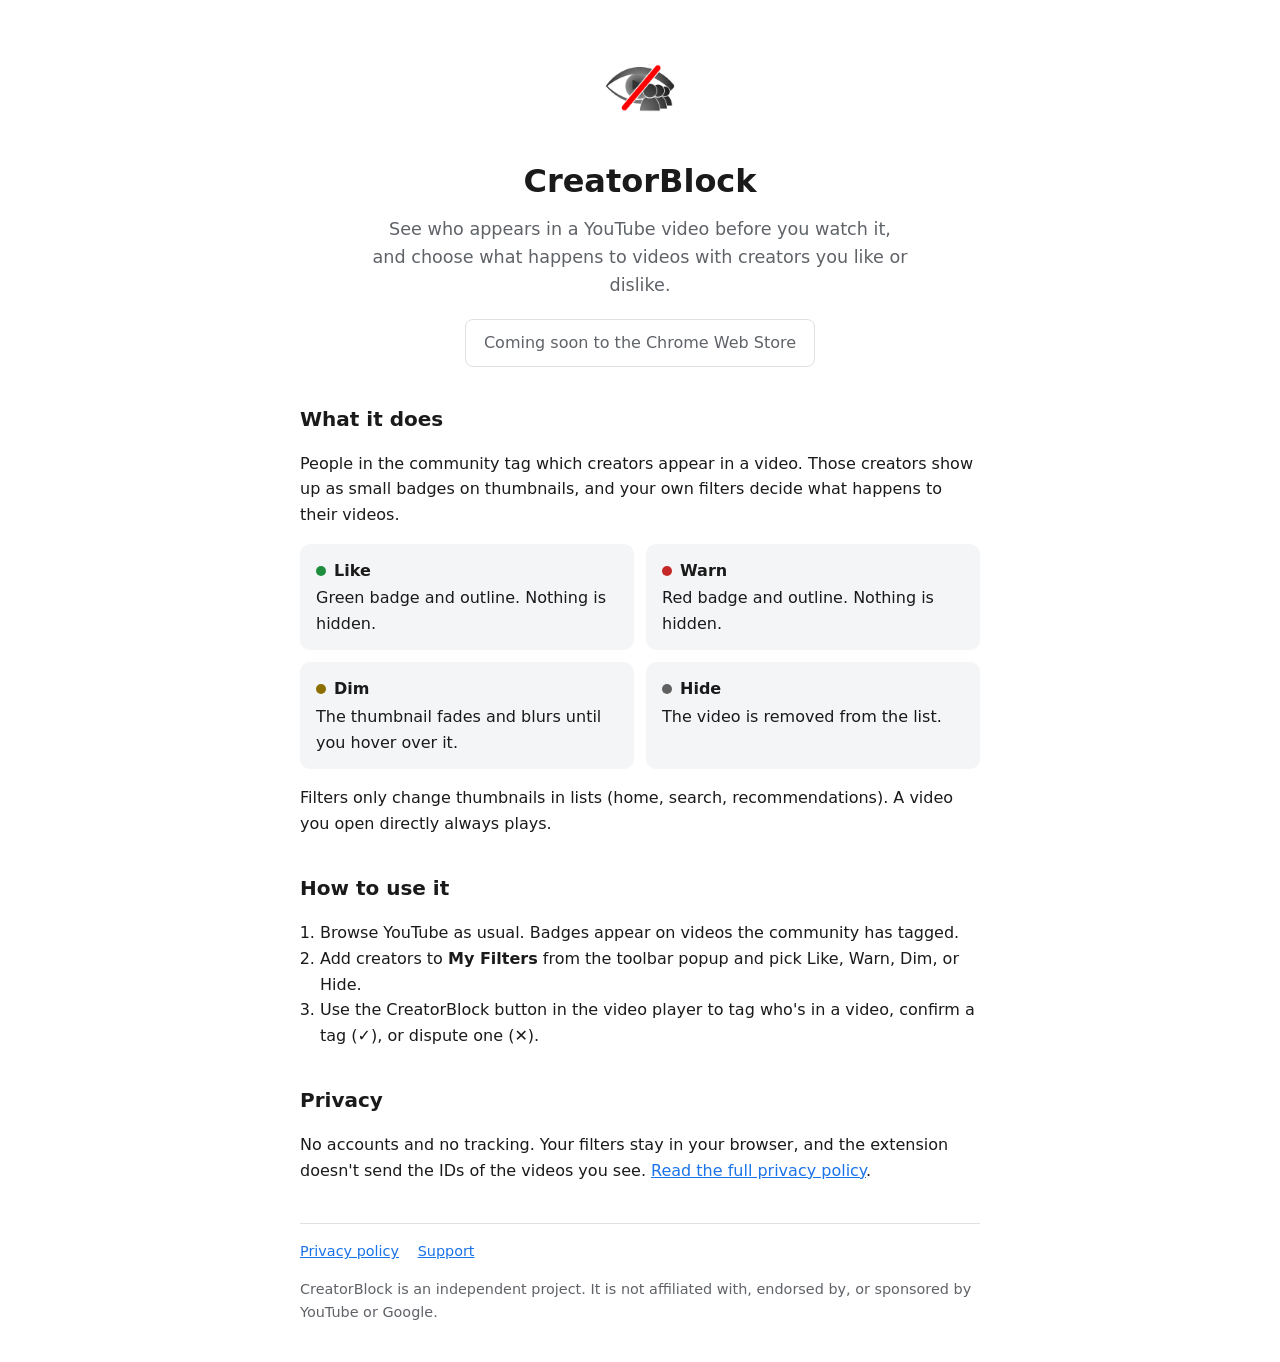
==== index.html @ 4137e16f "Add files via upload" ====
<!doctype html>
<html lang="en">
<head>
<meta charset="utf-8">
<meta name="viewport" content="width=device-width, initial-scale=1">
<title>CreatorBlock – see who's in a YouTube video before you watch</title>
<meta name="description" content="A free browser extension that shows which creators appear in YouTube videos and lets you highlight, dim, or hide videos by creator.">
<link rel="icon" href="icon128.png">
<style>
:root{--bg:#fff;--fg:#1a1a1a;--muted:#5f6368;--card:#f4f5f7;--accent:#1a73e8;--line:#e0e0e0}
@media (prefers-color-scheme:dark){:root{--bg:#121212;--fg:#f1f1f1;--muted:#a8a8a8;--card:#1e1e1e;--accent:#8ab4f8;--line:#333}}
*{box-sizing:border-box}
body{margin:0;background:var(--bg);color:var(--fg);font:16px/1.6 system-ui,-apple-system,"Segoe UI",Roboto,Arial,sans-serif}
main{max-width:720px;margin:0 auto;padding:40px 20px 24px}
a{color:var(--accent)}
.hero{text-align:center;margin-bottom:36px}
.hero img{width:96px;height:96px}
h1{margin:12px 0 8px;font-size:2rem}
.tag{margin:0 auto 20px;max-width:540px;color:var(--muted);font-size:1.1rem}
.soon{display:inline-block;padding:10px 18px;border:1px solid var(--line);border-radius:8px;color:var(--muted)}
h2{margin:36px 0 12px;font-size:1.25rem}
.grid{display:grid;gap:12px;grid-template-columns:repeat(auto-fit,minmax(240px,1fr))}
.card{padding:14px 16px;background:var(--card);border-radius:10px}
.card strong{display:block;margin-bottom:2px}
.dot{display:inline-block;width:10px;height:10px;margin-right:8px;border-radius:50%}
.like{background:#1e8e3e}.warn{background:#c62828}.dim{background:#8d6e00}.hide{background:#616161}
ol{padding-left:20px}
footer{margin-top:40px;padding-top:16px;border-top:1px solid var(--line);color:var(--muted);font-size:.9rem}
footer a{margin-right:14px}
</style>
</head>
<body>
<main>
  <div class="hero">
    <img src="icon128.png" alt="CreatorBlock icon">
    <h1>CreatorBlock</h1>
    <p class="tag">See who appears in a YouTube video before you watch it, and choose what happens to videos with creators you like or dislike.</p>
    <span class="soon">Coming soon to the Chrome Web Store</span>
  </div>

  <h2>What it does</h2>
  <p>People in the community tag which creators appear in a video. Those creators show up as small badges on thumbnails, and your own filters decide what happens to their videos.</p>

  <div class="grid">
    <div class="card"><strong><span class="dot like"></span>Like</strong>Green badge and outline. Nothing is hidden.</div>
    <div class="card"><strong><span class="dot warn"></span>Warn</strong>Red badge and outline. Nothing is hidden.</div>
    <div class="card"><strong><span class="dot dim"></span>Dim</strong>The thumbnail fades and blurs until you hover over it.</div>
    <div class="card"><strong><span class="dot hide"></span>Hide</strong>The video is removed from the list.</div>
  </div>
  <p>Filters only change thumbnails in lists (home, search, recommendations). A video you open directly always plays.</p>

  <h2>How to use it</h2>
  <ol>
    <li>Browse YouTube as usual. Badges appear on videos the community has tagged.</li>
    <li>Add creators to <strong>My Filters</strong> from the toolbar popup and pick Like, Warn, Dim, or Hide.</li>
    <li>Use the CreatorBlock button in the video player to tag who's in a video, confirm a tag (✓), or dispute one (✕).</li>
  </ol>

  <h2>Privacy</h2>
  <p>No accounts and no tracking. Your filters stay in your browser, and the extension doesn't send the IDs of the videos you see. <a href="privacy.html">Read the full privacy policy</a>.</p>

  <footer>
    <a href="privacy.html">Privacy policy</a>
    <a href="https://github.com/AmerAbyad/creatorblock/issues">Support</a>
    <p>CreatorBlock is an independent project. It is not affiliated with, endorsed by, or sponsored by YouTube or Google.</p>
  </footer>
</main>
</body>
</html>
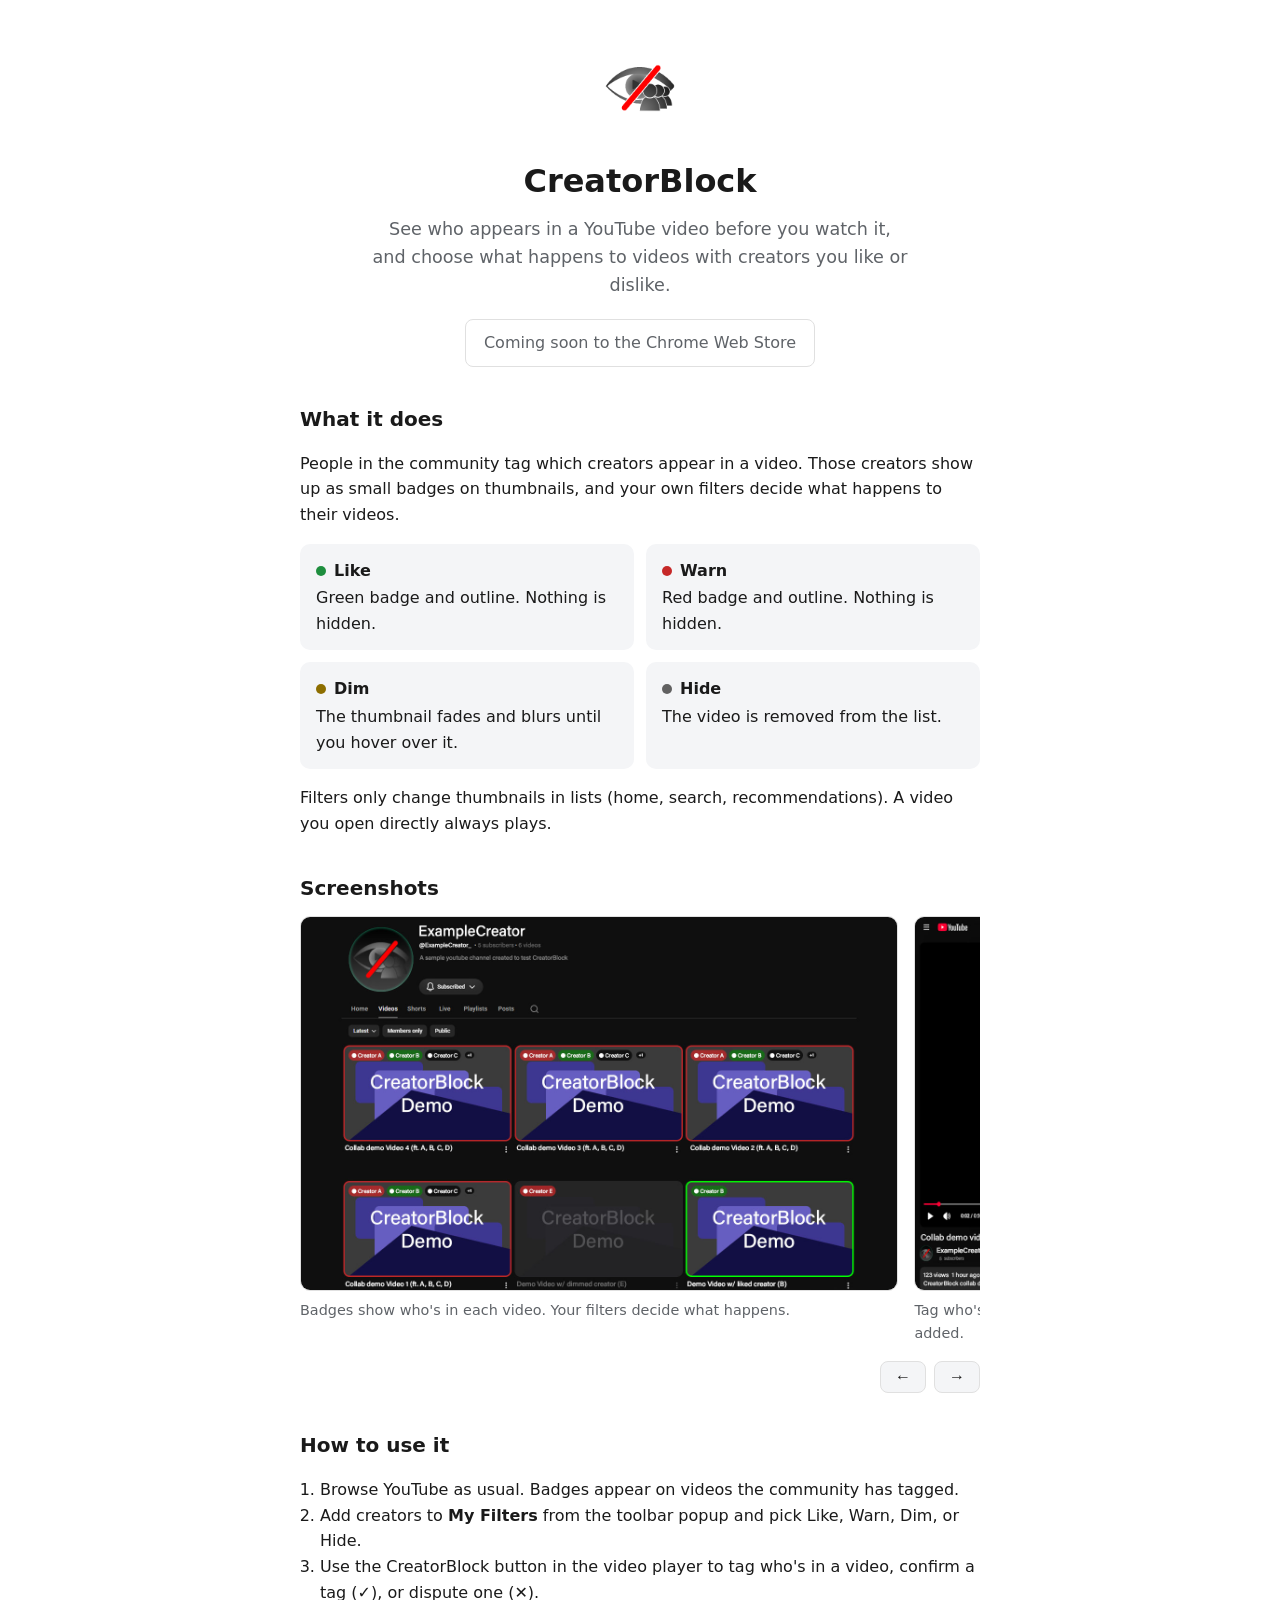
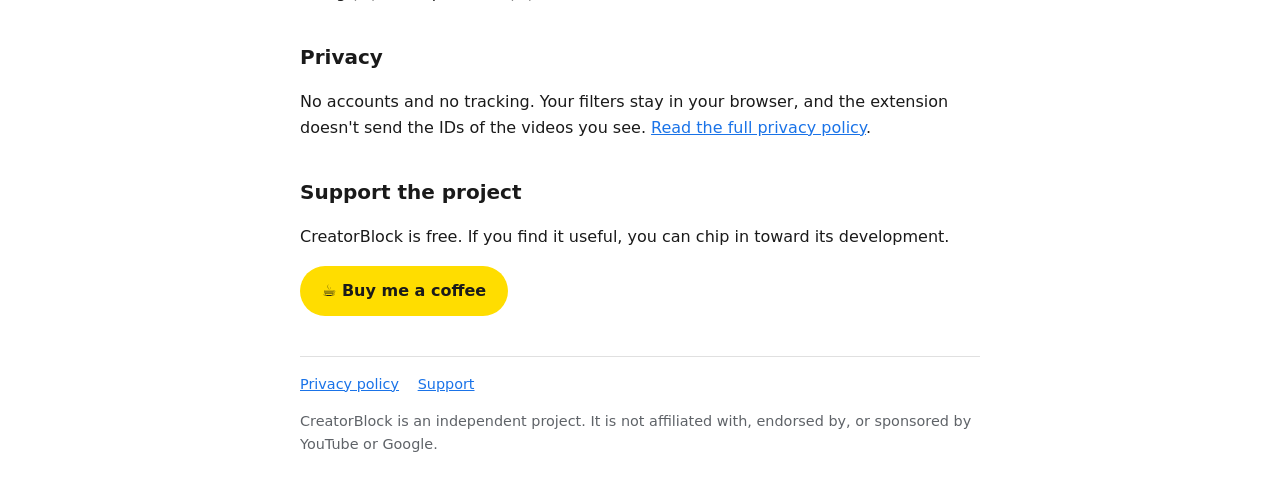
==== commit d3c546bd: "Add files via upload" ====
--- a/index.html
+++ b/index.html
@@ -25,6 +25,15 @@
 .dot{display:inline-block;width:10px;height:10px;margin-right:8px;border-radius:50%}
 .like{background:#1e8e3e}.warn{background:#c62828}.dim{background:#8d6e00}.hide{background:#616161}
 ol{padding-left:20px}
+.shots{display:flex;gap:16px;overflow-x:auto;scroll-snap-type:x mandatory;padding-bottom:12px;-webkit-overflow-scrolling:touch}
+.shots figure{flex:0 0 88%;margin:0;scroll-snap-align:start}
+.shots img{display:block;width:100%;height:auto;border-radius:10px;border:1px solid var(--line)}
+.shots figcaption{margin-top:8px;color:var(--muted);font-size:.9rem}
+.shot-nav{display:flex;gap:8px;justify-content:flex-end;margin-top:4px}
+.shot-nav button{padding:6px 14px;background:var(--card);color:var(--fg);border:1px solid var(--line);border-radius:8px;font-size:1rem;cursor:pointer}
+.coffee{display:inline-block;padding:12px 22px;background:#ffdd00;color:#1a1a1a;font-weight:700;border-radius:999px;text-decoration:none}
+.coffee:hover{filter:brightness(.93)}
+[hidden]{display:none!important}
 footer{margin-top:40px;padding-top:16px;border-top:1px solid var(--line);color:var(--muted);font-size:.9rem}
 footer a{margin-right:14px}
 </style>
@@ -49,6 +58,26 @@
   </div>
   <p>Filters only change thumbnails in lists (home, search, recommendations). A video you open directly always plays.</p>
 
+  <h2>Screenshots</h2>
+  <div class="shots" id="shots" role="region" aria-label="CreatorBlock screenshots" tabindex="0">
+    <figure>
+      <img src="screenshot-thumbnails.jpg" width="1280" height="800" alt="A channel page where video thumbnails show creator badges: a red outline for Warn, a green outline for Like, and a faded thumbnail for Dim.">
+      <figcaption>Badges show who's in each video. Your filters decide what happens.</figcaption>
+    </figure>
+    <figure>
+      <img src="screenshot-player.jpg" width="1280" height="800" loading="lazy" alt="A video page with the CreatorBlock panel open in the player, listing the creators in the video with confirm and dispute buttons, an Add Creator button, and a My Filters button.">
+      <figcaption>Tag who's in a video from the player: confirm (&check;) or dispute (&times;) what others added.</figcaption>
+    </figure>
+    <figure>
+      <img src="screenshot-filters.jpg" width="1280" height="800" loading="lazy" alt="The CreatorBlock popup explaining the four filters: Like, Warn, Dim, and Hide.">
+      <figcaption>Four filters. You decide what happens.</figcaption>
+    </figure>
+  </div>
+  <div class="shot-nav" id="shotNav" hidden>
+    <button type="button" id="shotPrev" aria-label="Previous screenshot">&larr;</button>
+    <button type="button" id="shotNext" aria-label="Next screenshot">&rarr;</button>
+  </div>
+
   <h2>How to use it</h2>
   <ol>
     <li>Browse YouTube as usual. Badges appear on videos the community has tagged.</li>
@@ -59,11 +88,26 @@
   <h2>Privacy</h2>
   <p>No accounts and no tracking. Your filters stay in your browser, and the extension doesn't send the IDs of the videos you see. <a href="privacy.html">Read the full privacy policy</a>.</p>
 
+  <h2>Support the project</h2>
+  <p>CreatorBlock is free. If you find it useful, you can chip in toward its development.</p>
+  <p><a class="coffee" href="https://buymeacoffee.com/abyadartistry" target="_blank" rel="noopener">&#9749; Buy me a coffee</a></p>
+
   <footer>
     <a href="privacy.html">Privacy policy</a>
     <a href="https://github.com/AmerAbyad/creatorblock/issues">Support</a>
     <p>CreatorBlock is an independent project. It is not affiliated with, endorsed by, or sponsored by YouTube or Google.</p>
   </footer>
 </main>
+<script>
+(function () {
+  var track = document.getElementById('shots');
+  var nav = document.getElementById('shotNav');
+  if (!track || !nav) return;
+  nav.hidden = false;
+  function go(dir) { track.scrollBy({ left: dir * track.clientWidth * 0.9, behavior: 'smooth' }); }
+  document.getElementById('shotPrev').addEventListener('click', function () { go(-1); });
+  document.getElementById('shotNext').addEventListener('click', function () { go(1); });
+})();
+</script>
 </body>
 </html>
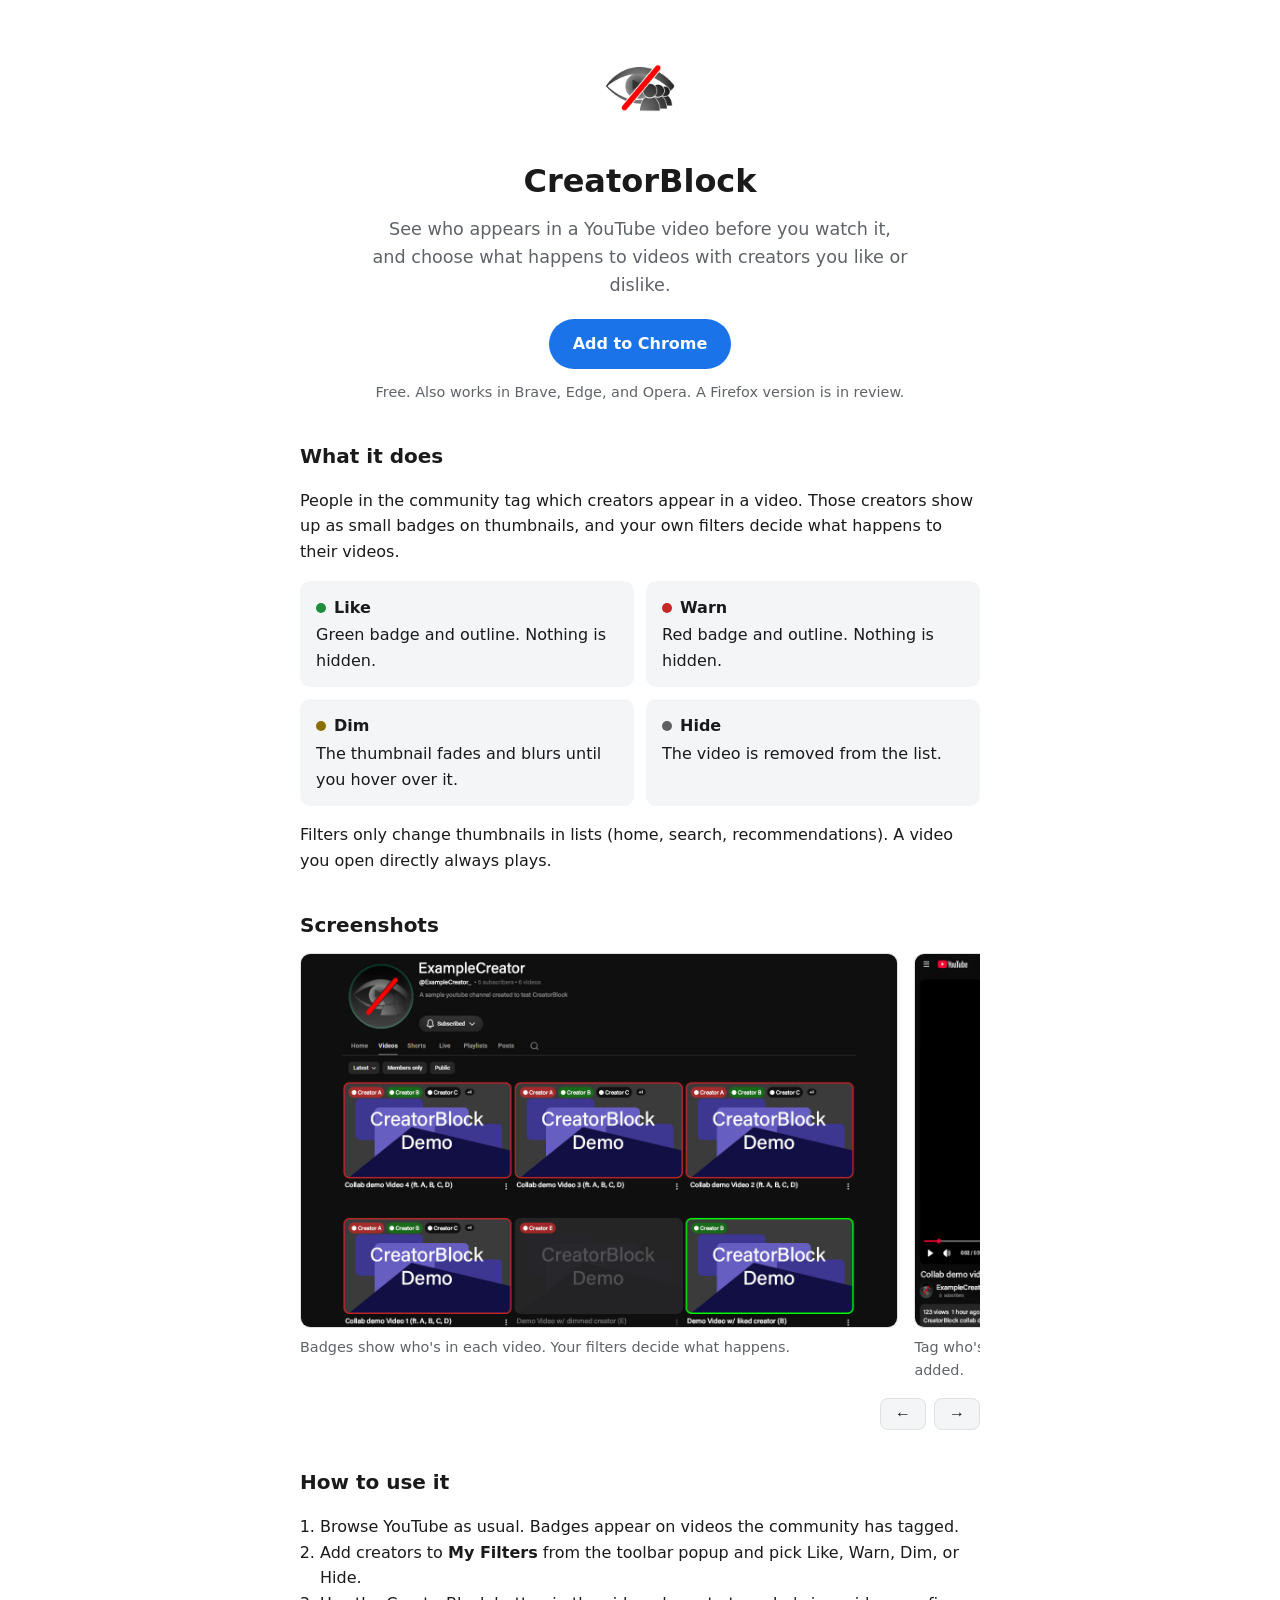
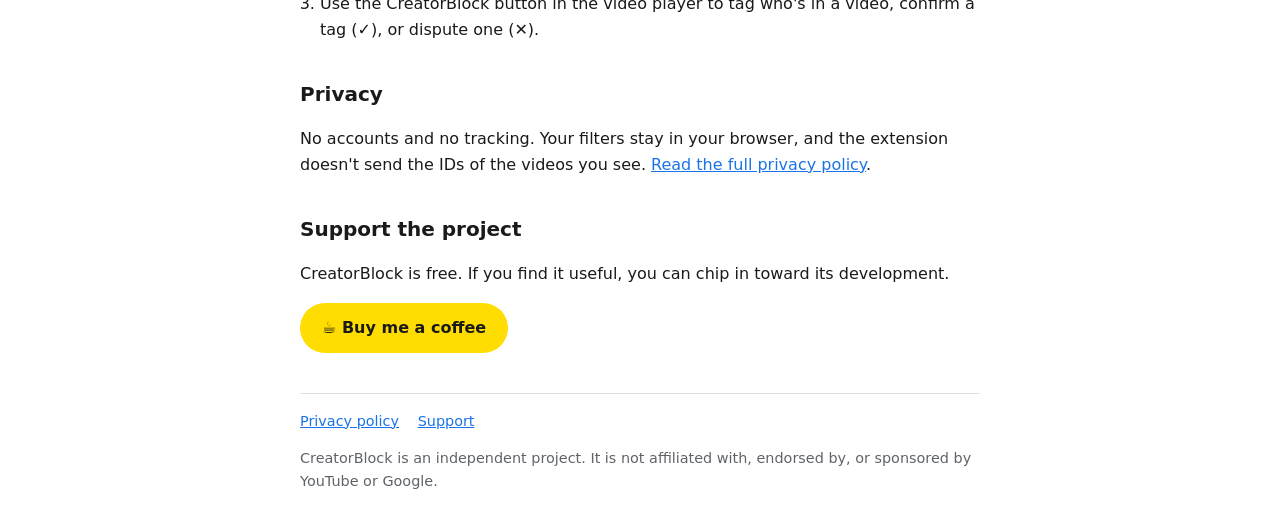
==== commit 59a07df4: "Add files via upload" ====
--- a/index.html
+++ b/index.html
@@ -17,7 +17,9 @@
 .hero img{width:96px;height:96px}
 h1{margin:12px 0 8px;font-size:2rem}
 .tag{margin:0 auto 20px;max-width:540px;color:var(--muted);font-size:1.1rem}
-.soon{display:inline-block;padding:10px 18px;border:1px solid var(--line);border-radius:8px;color:var(--muted)}
+.cta{display:inline-block;padding:12px 24px;background:var(--accent);color:#fff;font-weight:700;border-radius:999px;text-decoration:none}
+.cta:hover{filter:brightness(.92)}
+.note{margin:12px 0 0;color:var(--muted);font-size:.9rem}
 h2{margin:36px 0 12px;font-size:1.25rem}
 .grid{display:grid;gap:12px;grid-template-columns:repeat(auto-fit,minmax(240px,1fr))}
 .card{padding:14px 16px;background:var(--card);border-radius:10px}
@@ -44,7 +46,8 @@
     <img src="icon128.png" alt="CreatorBlock icon">
     <h1>CreatorBlock</h1>
     <p class="tag">See who appears in a YouTube video before you watch it, and choose what happens to videos with creators you like or dislike.</p>
-    <span class="soon">Coming soon to the Chrome Web Store</span>
+    <a class="cta" href="https://chromewebstore.google.com/detail/creatorblock/domjgpdaienbeocfkfgnadgiigmibanh">Add to Chrome</a>
+    <p class="note">Free. Also works in Brave, Edge, and Opera. A Firefox version is in review.</p>
   </div>
 
   <h2>What it does</h2>
@@ -94,7 +97,7 @@
 
   <footer>
     <a href="privacy.html">Privacy policy</a>
-    <a href="https://github.com/AmerAbyad/creatorblock/issues">Support</a>
+    <a href="https://github.com/amerabyad/creatorblock/issues">Support</a>
     <p>CreatorBlock is an independent project. It is not affiliated with, endorsed by, or sponsored by YouTube or Google.</p>
   </footer>
 </main>
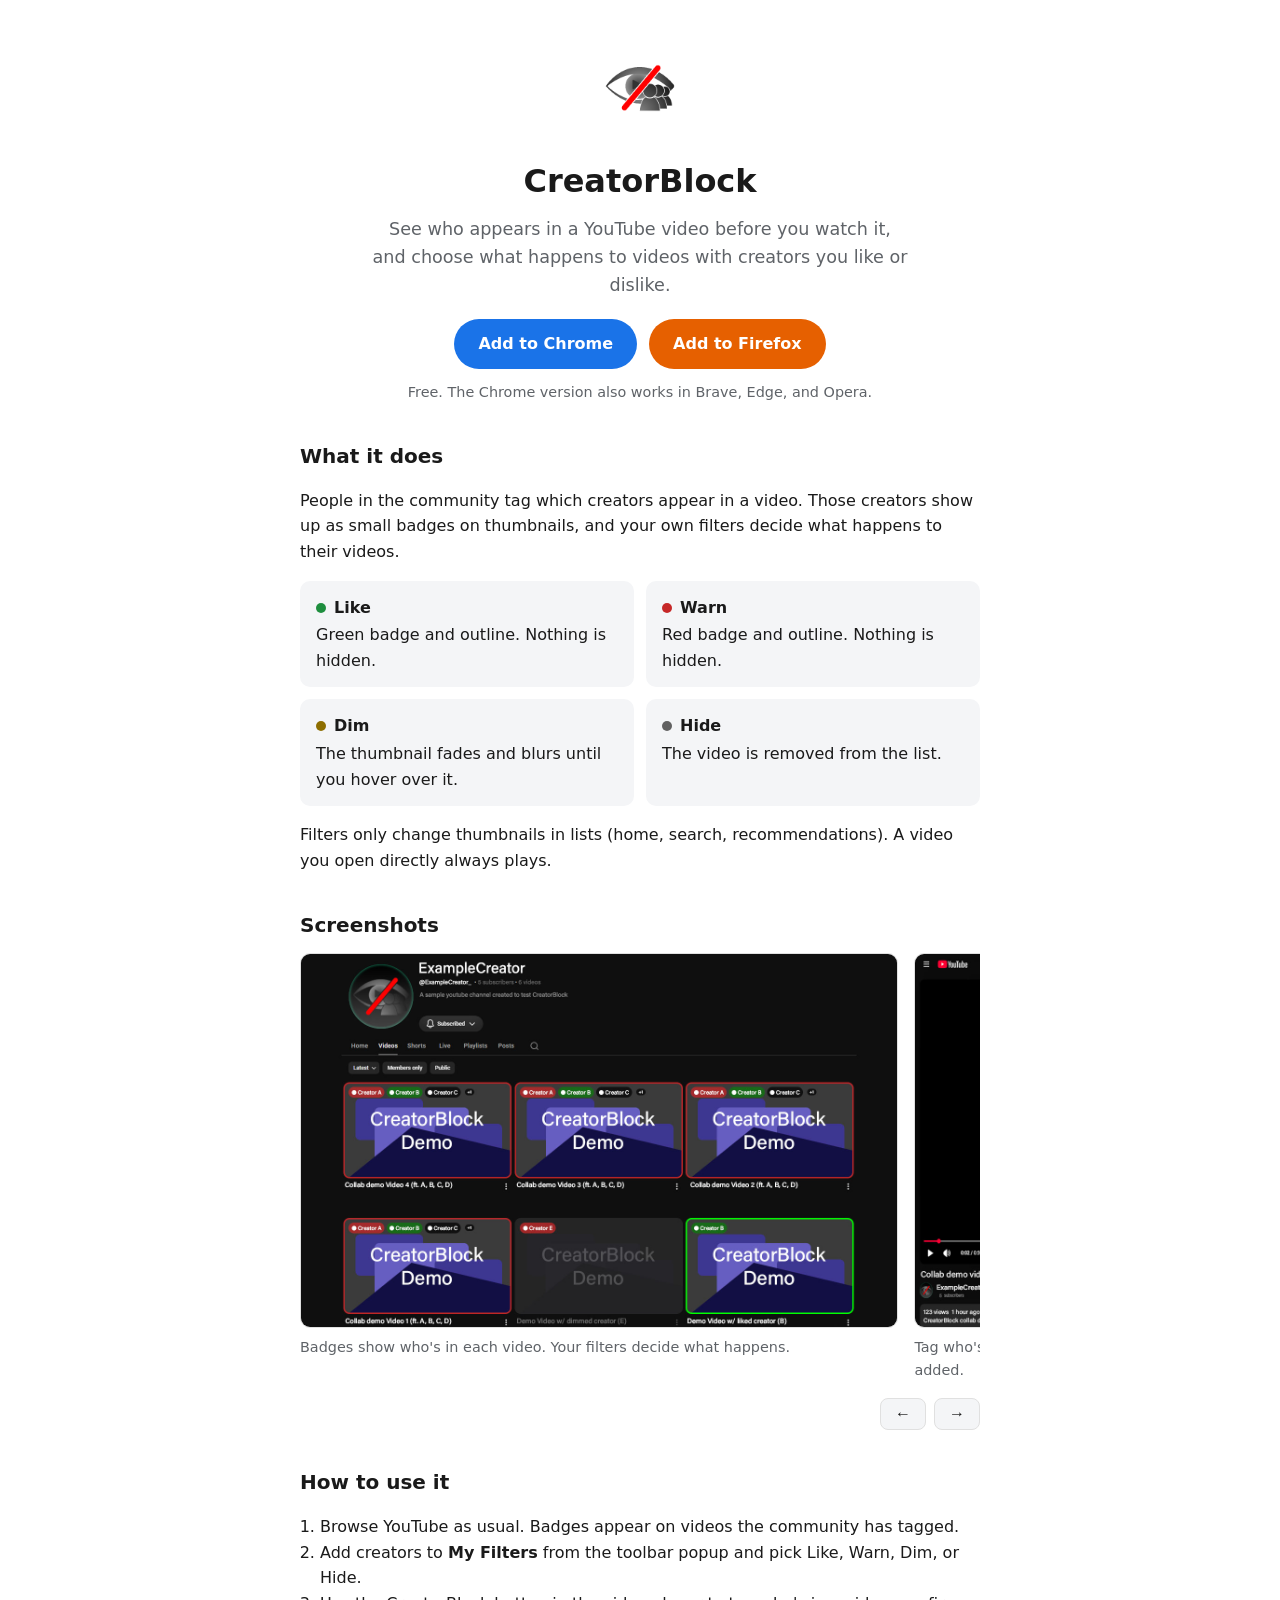
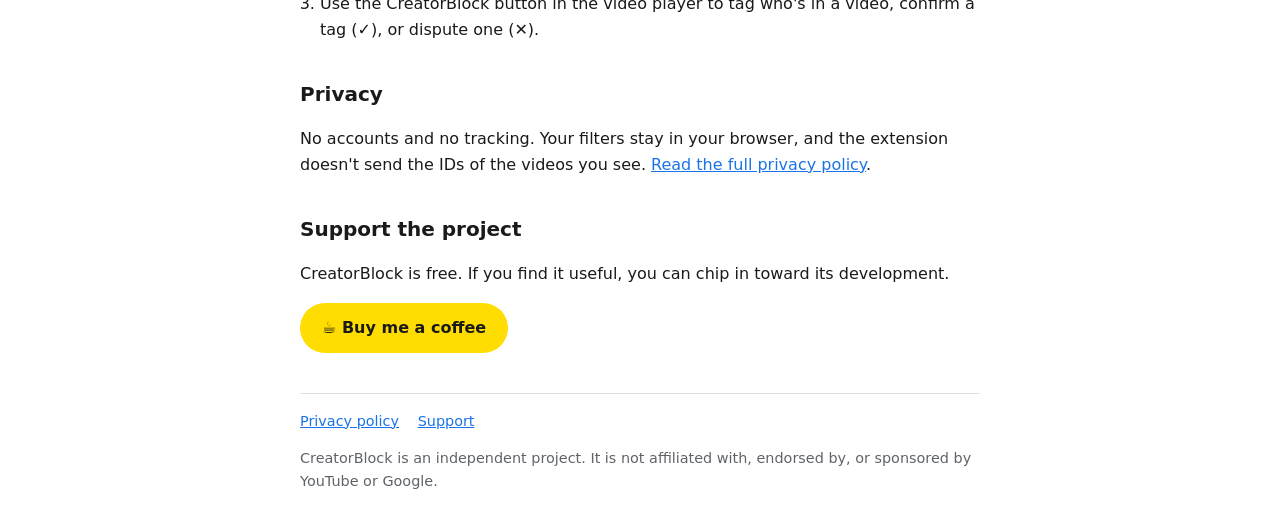
==== commit 95a9cc76: "Add files via upload" ====
--- a/index.html
+++ b/index.html
@@ -19,6 +19,8 @@
 .tag{margin:0 auto 20px;max-width:540px;color:var(--muted);font-size:1.1rem}
 .cta{display:inline-block;padding:12px 24px;background:var(--accent);color:#fff;font-weight:700;border-radius:999px;text-decoration:none}
 .cta:hover{filter:brightness(.92)}
+.cta-row{display:flex;flex-wrap:wrap;gap:12px;justify-content:center}
+.cta-fx{background:#e66000}
 .note{margin:12px 0 0;color:var(--muted);font-size:.9rem}
 h2{margin:36px 0 12px;font-size:1.25rem}
 .grid{display:grid;gap:12px;grid-template-columns:repeat(auto-fit,minmax(240px,1fr))}
@@ -46,8 +48,11 @@
     <img src="icon128.png" alt="CreatorBlock icon">
     <h1>CreatorBlock</h1>
     <p class="tag">See who appears in a YouTube video before you watch it, and choose what happens to videos with creators you like or dislike.</p>
-    <a class="cta" href="https://chromewebstore.google.com/detail/creatorblock/domjgpdaienbeocfkfgnadgiigmibanh">Add to Chrome</a>
-    <p class="note">Free. Also works in Brave, Edge, and Opera. A Firefox version is in review.</p>
+    <div class="cta-row">
+      <a class="cta" href="https://chromewebstore.google.com/detail/creatorblock/domjgpdaienbeocfkfgnadgiigmibanh">Add to Chrome</a>
+      <a class="cta cta-fx" href="https://addons.mozilla.org/en-US/firefox/addon/creatorblock/">Add to Firefox</a>
+    </div>
+    <p class="note">Free. The Chrome version also works in Brave, Edge, and Opera.</p>
   </div>
 
   <h2>What it does</h2>
